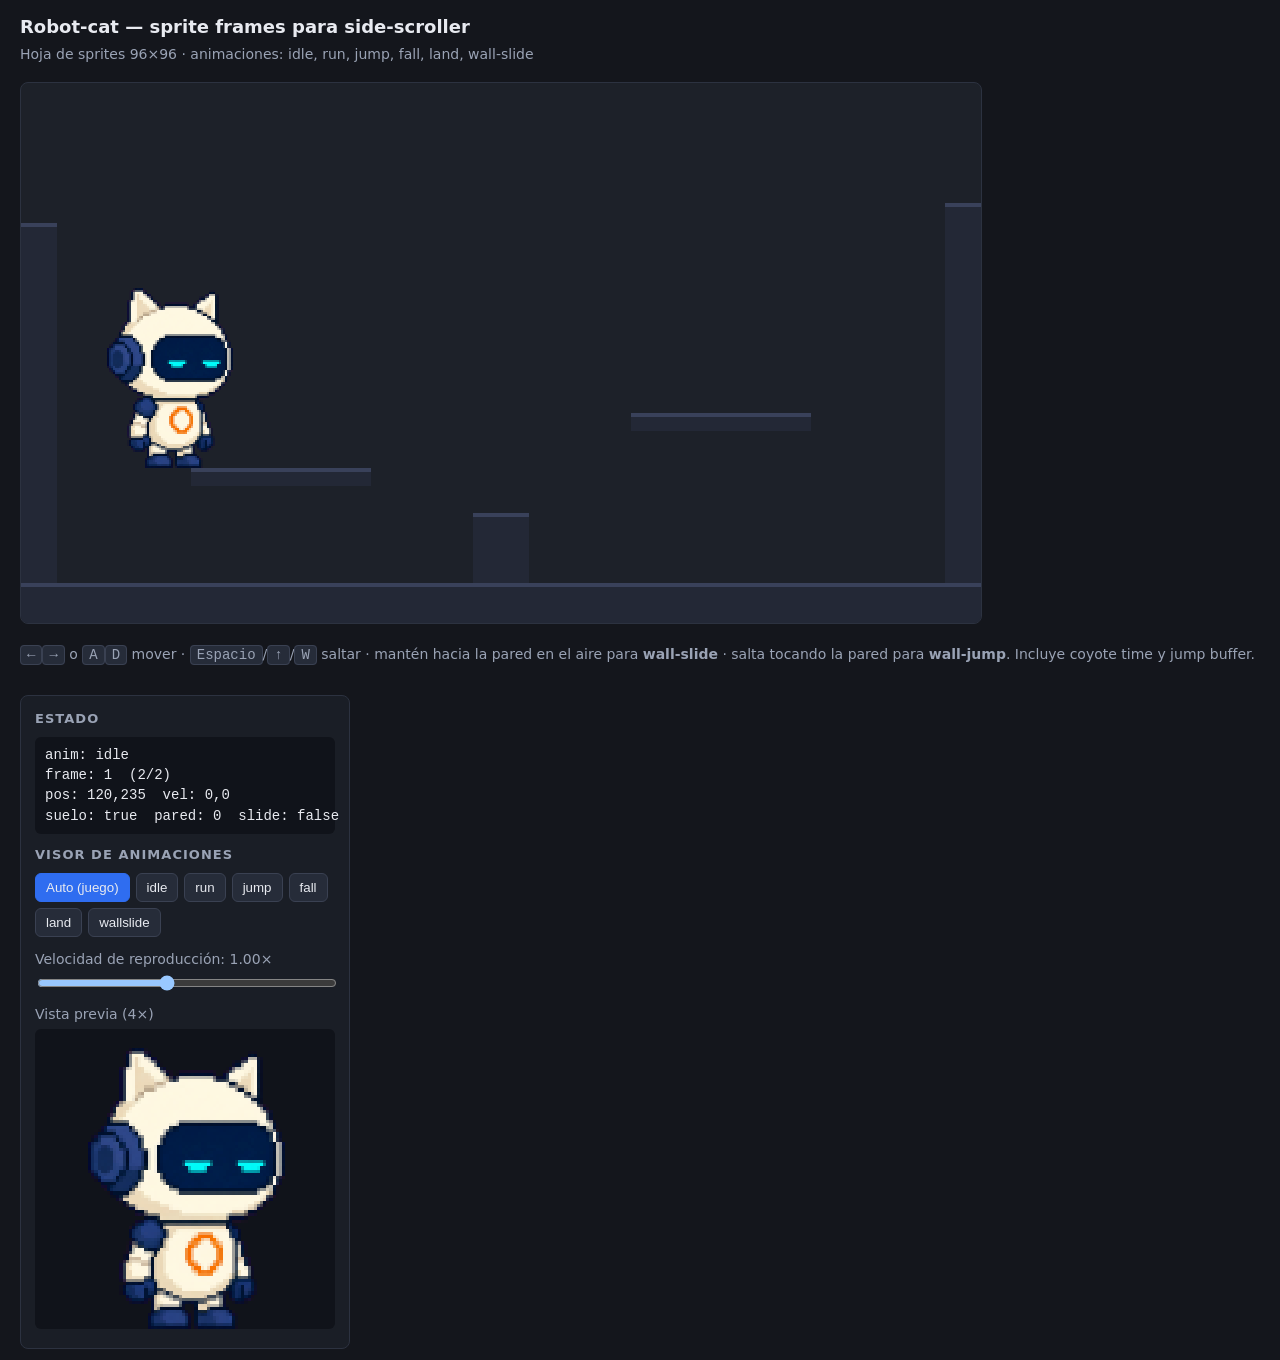
==== demo/index.html @ 82e890aa "Sprite frames side-scroller (robot-cat): frames 96x96, atlas + metadatos TexturePacker, demo web jug" ====
<!DOCTYPE html>
<html lang="es">
<head>
<meta charset="utf-8">
<title>Sprites — Side-scroller demo</title>
<style>
  :root { color-scheme: dark; }
  body { margin: 0; background: #14161c; color: #e8eaf0; font: 14px/1.45 system-ui, sans-serif; }
  header { padding: 14px 20px 6px; }
  h1 { font-size: 18px; margin: 0 0 4px; }
  header p { margin: 0; color: #9aa3b5; }
  #wrap { display: flex; gap: 16px; padding: 12px 20px; flex-wrap: wrap; align-items: flex-start; }
  canvas#game { background: #1d2129; border: 1px solid #2c3240; border-radius: 8px; image-rendering: pixelated; }
  #panel { width: 300px; background: #1a1e26; border: 1px solid #2c3240; border-radius: 8px; padding: 14px; }
  #panel h2 { font-size: 13px; text-transform: uppercase; letter-spacing: .08em; color: #9aa3b5; margin: 0 0 8px; }
  .row { display: flex; gap: 6px; flex-wrap: wrap; margin-bottom: 12px; }
  button { background: #262c39; color: #e8eaf0; border: 1px solid #3a4152; border-radius: 6px; padding: 6px 10px; cursor: pointer; }
  button.on { background: #2f6df0; border-color: #2f6df0; }
  label { display: block; margin: 8px 0 4px; color: #9aa3b5; }
  input[type=range] { width: 100%; }
  #state { font-family: ui-monospace, monospace; background: #10131a; border-radius: 6px; padding: 8px 10px; margin-bottom: 12px; white-space: pre; }
  canvas#preview { background: #10131a; border-radius: 6px; image-rendering: pixelated; width: 100%; }
  kbd { background: #262c39; border: 1px solid #3a4152; border-radius: 4px; padding: 1px 6px; font-family: ui-monospace, monospace; }
  .hint { color: #9aa3b5; }
</style>
</head>
<body>
<header>
  <h1>Robot-cat — sprite frames para side-scroller</h1>
  <p>Hoja de sprites 96×96 · animaciones: idle, run, jump, fall, land, wall-slide</p>
</header>
<div id="wrap">
  <div>
    <canvas id="game" width="960" height="540"></canvas>
    <p class="hint">
      <kbd>←</kbd><kbd>→</kbd> o <kbd>A</kbd><kbd>D</kbd> mover ·
      <kbd>Espacio</kbd>/<kbd>↑</kbd>/<kbd>W</kbd> saltar ·
      mantén hacia la pared en el aire para <b>wall-slide</b> ·
      salta tocando la pared para <b>wall-jump</b>.
      Incluye coyote time y jump buffer.
    </p>
  </div>
  <div id="panel">
    <h2>Estado</h2>
    <div id="state">…</div>
    <h2>Visor de animaciones</h2>
    <div class="row" id="animButtons"></div>
    <label>Velocidad de reproducción: <span id="spdLabel">1.00×</span></label>
    <input type="range" id="speed" min="0.25" max="2" step="0.05" value="1">
    <label>Vista previa (4×)</label>
    <canvas id="preview" width="288" height="288"></canvas>
  </div>
</div>
<script>
(async () => {
  const ATLAS_URL = '../sprites/atlas.png';
  const ANIM_URL  = '../sprites/animations.json';
  const CELL = 96, COLS = 8, SCALE = 2;

  const atlas = new Image();
  atlas.src = ATLAS_URL;
  await new Promise(r => atlas.onload = r);
  const data = await (await fetch(ANIM_URL)).json();
  const ANIMS = data.animations;

  const cv = document.getElementById('game');
  const ctx = cv.getContext('2d');
  const pv = document.getElementById('preview');
  const pctx = pv.getContext('2d');
  ctx.imageSmoothingEnabled = false;
  pctx.imageSmoothingEnabled = false;

  // ---------- nivel ----------
  const solids = [
    { x: 0,   y: 500, w: 960, h: 40 },  // suelo
    { x: 170, y: 385, w: 180, h: 18 },  // plataforma izq
    { x: 610, y: 330, w: 180, h: 18 },  // plataforma der
    { x: 0,   y: 140, w: 36,  h: 360 }, // pared izq
    { x: 924, y: 120, w: 36,  h: 380 }, // pared der
    { x: 452, y: 430, w: 56,  h: 70 },  // bloque central
  ];

  // ---------- jugador ----------
  const P = {
    x: 120, y: 300, w: 56, h: 150,
    vx: 0, vy: 0, face: 1, onGround: false,
    wall: 0, wallSliding: false,
    coyote: 0, buffer: 0, landT: 0,
  };
  const G = 1900, MOVE = 280, ACC = 2400, AIR = 1500, FRIC = 2200,
        JUMP = 720, WJX = 430, WJY = 640, MAXFALL = 950, WSLIDE = 95;

  const keys = {};
  let manual = null; // animación forzada desde el visor
  let speedMult = 1;

  addEventListener('keydown', e => {
    if ([' ', 'ArrowUp', 'ArrowLeft', 'ArrowRight', 'ArrowDown'].includes(e.key)) e.preventDefault();
    keys[e.key.toLowerCase()] = true;
    if (e.key === ' ' || e.key.toLowerCase() === 'w' || e.key === 'ArrowUp') P.buffer = 0.12;
  });
  addEventListener('keyup', e => { keys[e.key.toLowerCase()] = false; });

  const left  = () => keys['arrowleft']  || keys['a'];
  const right = () => keys['arrowright'] || keys['d'];

  function hit(s, dx, dy) {
    const x = P.x + dx, y = P.y + dy;
    return x < s.x + s.w && x + P.w > s.x && y < s.y + s.h && y + P.h > s.y;
  }

  function step(dt) {
    // entrada horizontal
    const dir = (right() ? 1 : 0) - (left() ? 1 : 0);
    if (dir) P.face = dir;
    const acc = P.onGround ? ACC : AIR;
    if (dir) {
      P.vx += dir * acc * dt;
      P.vx = Math.max(-MOVE, Math.min(MOVE, P.vx));
    } else if (P.onGround) {
      const s = Math.sign(P.vx);
      P.vx -= s * FRIC * dt;
      if (Math.sign(P.vx) !== s) P.vx = 0;
    }

    // gravedad + wall-slide
    P.vy += G * dt;
    P.wallSliding = false;
    if (!P.onGround && P.wall !== 0 && dir === P.wall && P.vy > 0) {
      if (P.vy > WSLIDE) { P.vy = WSLIDE; }
      P.wallSliding = true;
    }
    if (P.vy > MAXFALL) P.vy = MAXFALL;

    // coyote / buffer
    P.coyote = P.onGround ? 0.1 : Math.max(0, P.coyote - dt);
    P.buffer = Math.max(0, P.buffer - dt);

    // salto / wall-jump
    if (P.buffer > 0) {
      if (P.coyote > 0) {
        P.vy = -JUMP; P.buffer = 0; P.coyote = 0; P.landT = 0;
      } else if (P.wall !== 0) {
        P.vy = -WJY; P.vx = -P.wall * WJX; P.face = -P.wall;
        P.buffer = 0; P.landT = 0;
      }
    }

    // mover X
    P.x += P.vx * dt;
    P.wall = 0;
    for (const s of solids) if (hit(s, 0, 0)) {
      if (P.vx > 0) { P.x = s.x - P.w; P.wall = 1; }
      else if (P.vx < 0) { P.x = s.x + s.w; P.wall = -1; }
      P.vx = 0;
    }
    if (P.x < 0) P.x = 0;
    if (P.x + P.w > 960) P.x = 960 - P.w;

    // detectar pared pegada (para wall-slide sin haber chocado este frame)
    if (P.wall === 0 && !P.onGround) {
      for (const s of solids) {
        if (hit(s, 1, 0)) P.wall = 1;
        else if (hit(s, -1, 0)) P.wall = -1;
      }
    }

    // mover Y
    const fallSpeed = P.vy;
    P.y += P.vy * dt;
    P.onGround = false;
    for (const s of solids) if (hit(s, 0, 0)) {
      if (P.vy > 0) {
        P.y = s.y - P.h; P.vy = 0; P.onGround = true;
        if (fallSpeed > 420) P.landT = 0.22;
      } else if (P.vy < 0) {
        P.y = s.y + s.h; P.vy = 0;
      }
    }
    if (P.y > 560) { P.y = 300; P.x = 120; P.vy = 0; } // respawn
    P.landT = Math.max(0, P.landT - dt);
  }

  function currentState() {
    if (manual) return manual;
    if (P.landT > 0) return 'land';
    if (P.onGround) return Math.abs(P.vx) > 20 ? 'run' : 'idle';
    if (P.wallSliding) return 'wallslide';
    return P.vy < 0 ? 'jump' : 'fall';
  }

  // ---------- dibujo ----------
  function drawCell(i, x, y, scale, face) {
    const sx = (i % COLS) * CELL, sy = Math.floor(i / COLS) * CELL;
    ctx.save();
    ctx.translate(x, y);
    ctx.scale(face, 1);
    ctx.drawImage(atlas, sx, sy, CELL, CELL, -CELL * scale / 2, -CELL * scale, CELL * scale, CELL * scale);
    ctx.restore();
  }

  function draw() {
    ctx.clearRect(0, 0, 960, 540);
    ctx.fillStyle = '#232836';
    for (const s of solids) ctx.fillRect(s.x, s.y, s.w, s.h);
    ctx.fillStyle = '#39415a';
    for (const s of solids) ctx.fillRect(s.x, s.y, s.w, 4);

    const st = currentState();
    const a = ANIMS[st];
    const i = a.frames[frameOf(a)];
    drawCell(i, P.x + P.w / 2, P.y + P.h, SCALE, P.face);
  }

  // ---------- timing de animación ----------
  let acc = 0, fi = 0, curAnim = null;
  function frameOf(a) {
    if (curAnim !== a) { curAnim = a; fi = 0; acc = 0; }
    return fi;
  }
  function tickAnim(dt) {
    const a = ANIMS[currentState()];
    acc += dt * a.fps * speedMult;
    while (acc >= 1) {
      acc -= 1;
      if (fi < a.frames.length - 1) fi++;
      else if (a.loop) fi = 0;
    }
  }

  // ---------- visor ----------
  const btnRow = document.getElementById('animButtons');
  const names = Object.keys(ANIMS);
  const autoBtn = document.createElement('button');
  autoBtn.textContent = 'Auto (juego)';
  autoBtn.className = 'on';
  autoBtn.onclick = () => { manual = null; refreshButtons(); };
  btnRow.appendChild(autoBtn);
  for (const n of names) {
    const b = document.createElement('button');
    b.textContent = n;
    b.onclick = () => { manual = n; refreshButtons(); };
    btnRow.appendChild(b);
  }
  function refreshButtons() {
    [...btnRow.children].forEach((b, i) => {
      b.className = (i === 0 && !manual) ? 'on' : (b.textContent === manual ? 'on' : '');
    });
  }
  const spd = document.getElementById('speed');
  spd.oninput = () => {
    speedMult = parseFloat(spd.value);
    document.getElementById('spdLabel').textContent = speedMult.toFixed(2) + '×';
  };

  function drawPreview() {
    const st = manual || currentState();
    const a = ANIMS[st];
    const i = manual ? a.frames[Math.floor(pvAcc) % a.frames.length] : a.frames[frameOf(a)];
    const sx = (i % COLS) * CELL, sy = Math.floor(i / COLS) * CELL;
    pctx.clearRect(0, 0, 288, 288);
    pctx.drawImage(atlas, sx, sy, CELL, CELL, 0, 0, 288, 288);
    return st;
  }

  // ---------- HUD ----------
  const stateEl = document.getElementById('state');
  let pvAcc = 0;

  let last = performance.now();
  function loop(t) {
    const dt = Math.min(0.033, (t - last) / 1000);
    last = t;
    if (!manual) step(dt);
    tickAnim(dt);
    const pvAnim = ANIMS[manual || currentState()];
    pvAcc = (pvAcc + dt * pvAnim.fps * speedMult) % pvAnim.frames.length;
    draw();
    const st = drawPreview();
    const a = ANIMS[st];
    stateEl.textContent =
      `anim: ${st}\nframe: ${a.frames[frameOf(a)]}  (${fi + 1}/${a.frames.length})\n` +
      `pos: ${P.x | 0},${P.y | 0}  vel: ${P.vx | 0},${P.vy | 0}\n` +
      `suelo: ${P.onGround}  pared: ${P.wall}  slide: ${P.wallSliding}`;
    requestAnimationFrame(loop);
  }
  refreshButtons();
  requestAnimationFrame(loop);
})();
</script>
</body>
</html>
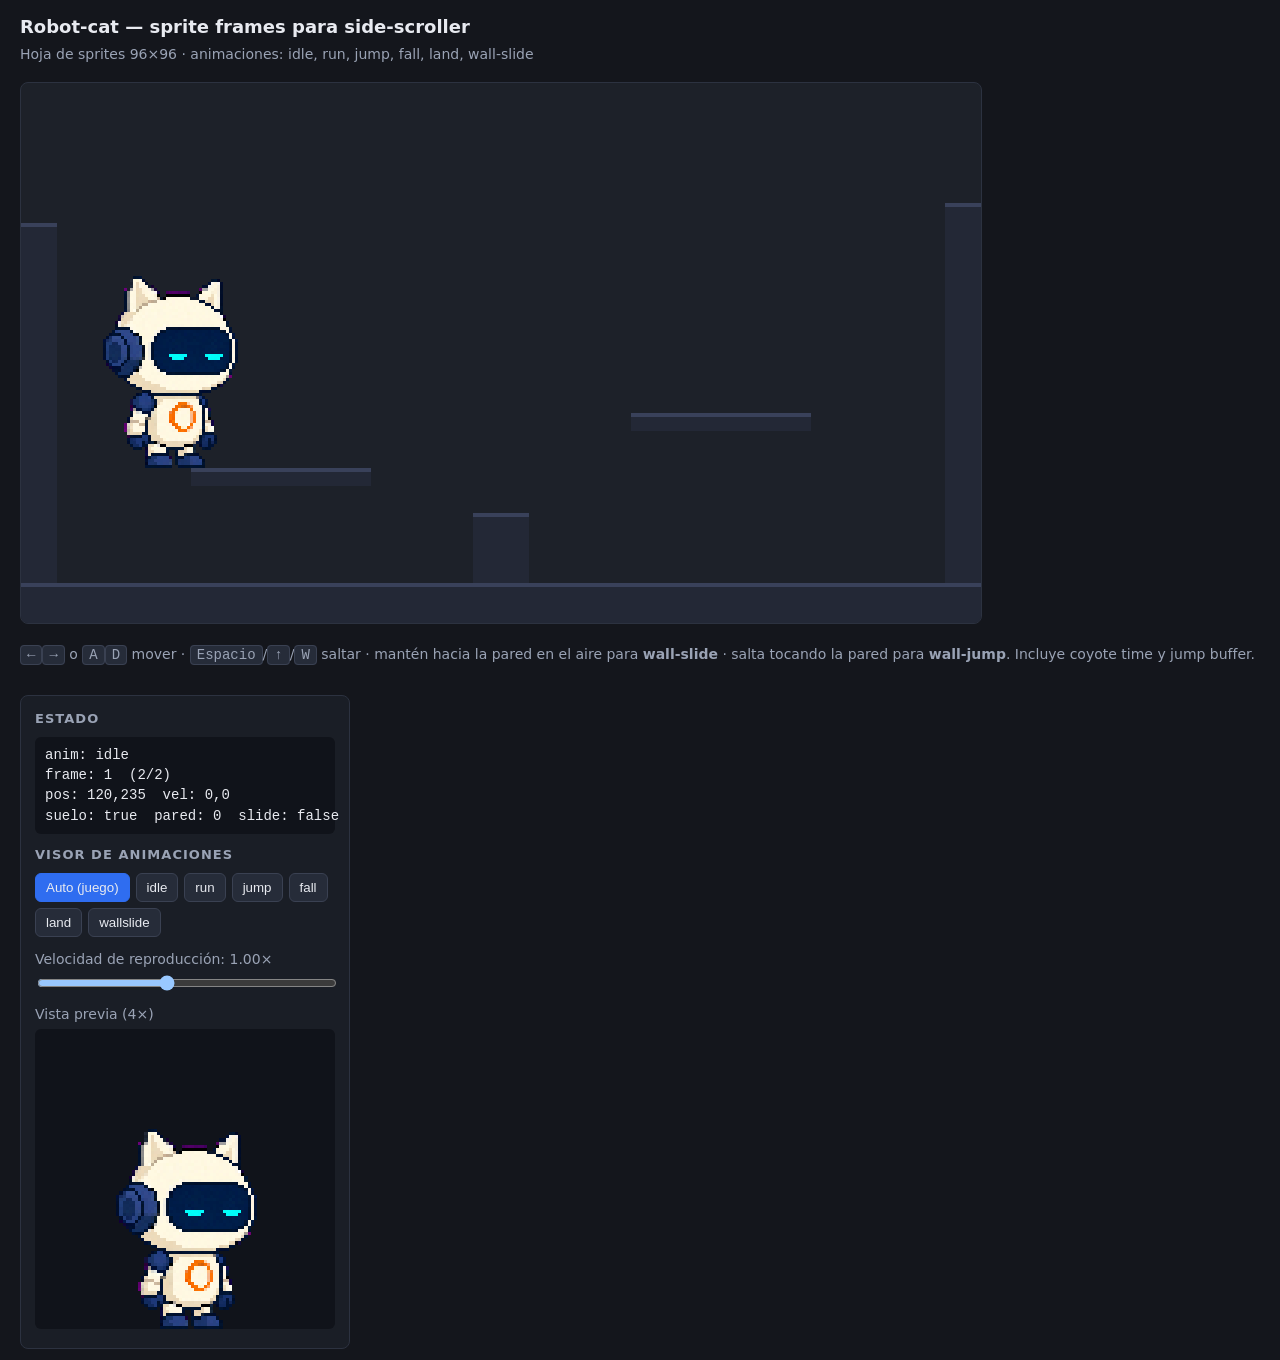
==== commit 77d9510a: "Nitidez y medida unica: remuestreo point a 64px en celdas 96x96, fps mas fluidos - normalize.sh: mue" ====
--- a/demo/index.html
+++ b/demo/index.html
@@ -55,7 +55,7 @@
 (async () => {
   const ATLAS_URL = '../sprites/atlas.png';
   const ANIM_URL  = '../sprites/animations.json';
-  const CELL = 96, COLS = 8, SCALE = 2;
+  const CELL = 96, COLS = 8, SCALE = 3;
 
   const atlas = new Image();
   atlas.src = ATLAS_URL;
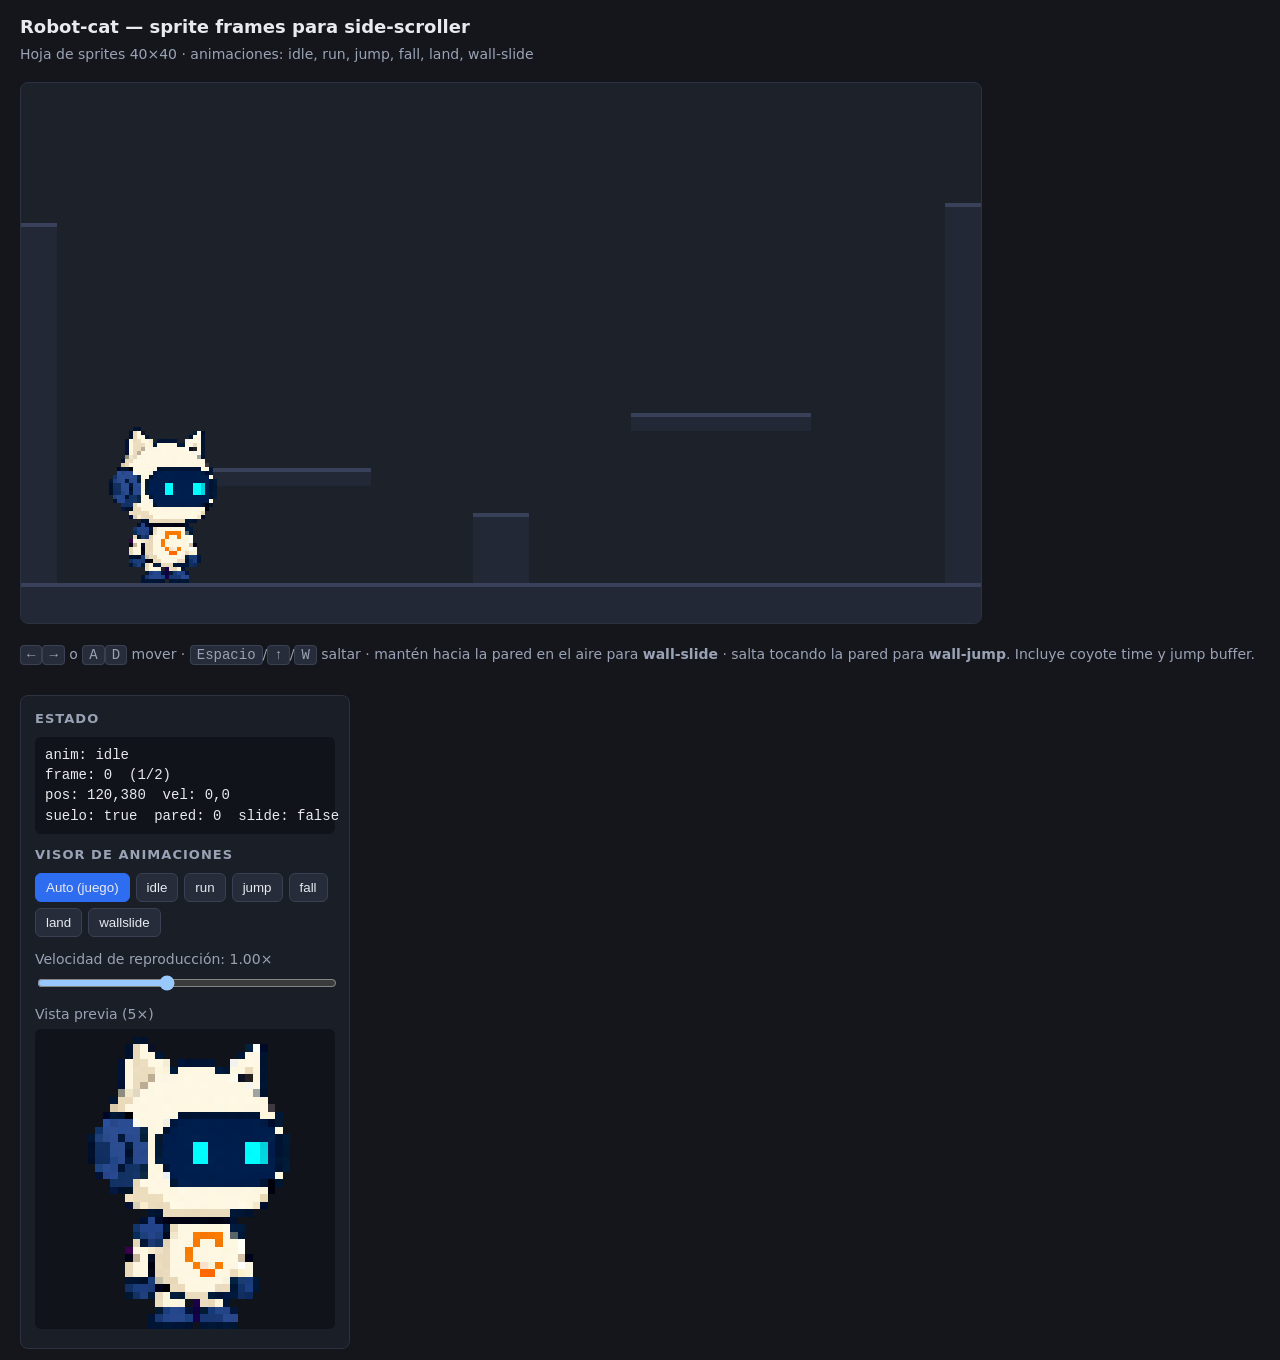
==== commit d2255d8b: "Escala 40px uniforme: normalizacion por tamano de cabeza (cuerpos iguales) - normalize.sh: deteccion" ====
--- a/demo/index.html
+++ b/demo/index.html
@@ -27,7 +27,7 @@
 <body>
 <header>
   <h1>Robot-cat — sprite frames para side-scroller</h1>
-  <p>Hoja de sprites 96×96 · animaciones: idle, run, jump, fall, land, wall-slide</p>
+  <p>Hoja de sprites 40×40 · animaciones: idle, run, jump, fall, land, wall-slide</p>
 </header>
 <div id="wrap">
   <div>
@@ -47,15 +47,15 @@
     <div class="row" id="animButtons"></div>
     <label>Velocidad de reproducción: <span id="spdLabel">1.00×</span></label>
     <input type="range" id="speed" min="0.25" max="2" step="0.05" value="1">
-    <label>Vista previa (4×)</label>
-    <canvas id="preview" width="288" height="288"></canvas>
+    <label>Vista previa (5×)</label>
+    <canvas id="preview" width="200" height="200"></canvas>
   </div>
 </div>
 <script>
 (async () => {
   const ATLAS_URL = '../sprites/atlas.png';
   const ANIM_URL  = '../sprites/animations.json';
-  const CELL = 96, COLS = 8, SCALE = 3;
+  const CELL = 40, COLS = 8, SCALE = 4;
 
   const atlas = new Image();
   atlas.src = ATLAS_URL;
@@ -82,7 +82,7 @@
 
   // ---------- jugador ----------
   const P = {
-    x: 120, y: 300, w: 56, h: 150,
+    x: 120, y: 300, w: 40, h: 120,
     vx: 0, vy: 0, face: 1, onGround: false,
     wall: 0, wallSliding: false,
     coyote: 0, buffer: 0, landT: 0,
@@ -258,8 +258,8 @@
     const a = ANIMS[st];
     const i = manual ? a.frames[Math.floor(pvAcc) % a.frames.length] : a.frames[frameOf(a)];
     const sx = (i % COLS) * CELL, sy = Math.floor(i / COLS) * CELL;
-    pctx.clearRect(0, 0, 288, 288);
-    pctx.drawImage(atlas, sx, sy, CELL, CELL, 0, 0, 288, 288);
+    pctx.clearRect(0, 0, 200, 200);
+    pctx.drawImage(atlas, sx, sy, CELL, CELL, 0, 0, 200, 200);
     return st;
   }
 
